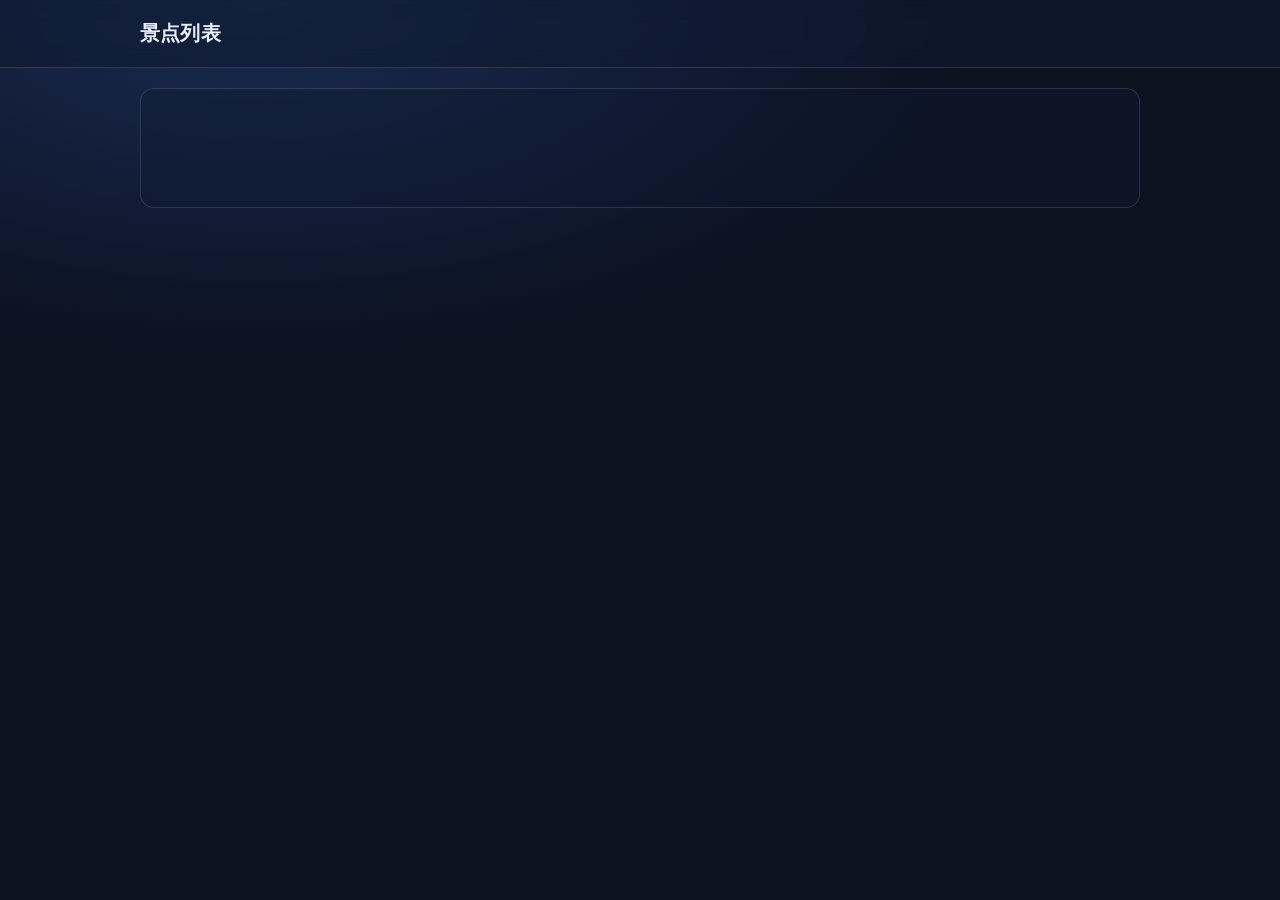
==== src/index.html @ 008b294a "v0.1: feat： scaffold pages, fetch spots.json, render cards" ====
<!doctype html>
<html lang="zh-CN">
  <head>
    <meta charset="UTF-8" />
    <meta name="viewport" content="width=device-width, initial-scale=1.0" />
    <title>Scenic Spots</title>
    <link rel="stylesheet" href="./style.css" />
  </head>
  <body>
    <header class="site-header">
      <div class="container">
        <h1 class="site-title">景点列表</h1>
      </div>
    </header>

    <main class="container">
      <section aria-label="scenic spots list">
        <ul id="spotsList" class="spots-list"></ul>
      </section>
    </main>

    <script src="./app.js" defer></script>
  </body>
</html>
---- src/style.css ----
:root {
  color-scheme: light;
  --bg: #0b1220;
  --panel: #0f1b33;
  --text: #e8eefc;
  --muted: #a9b7d3;
  --border: rgba(255, 255, 255, 0.12);
}

* {
  box-sizing: border-box;
}

html,
body {
  height: 100%;
}

body {
  margin: 0;
  font-family: system-ui, -apple-system, "Segoe UI", Roboto, Arial, "Noto Sans",
    "PingFang SC", "Microsoft YaHei", sans-serif;
  background: radial-gradient(1200px 600px at 20% 0%, #1a2a52 0%, var(--bg) 60%);
  color: var(--text);
}

.container {
  width: min(1000px, calc(100% - 32px));
  margin: 0 auto;
}

.site-header {
  border-bottom: 1px solid var(--border);
  background: rgba(15, 27, 51, 0.6);
  backdrop-filter: blur(10px);
}

.site-title {
  margin: 0;
  padding: 20px 0;
  font-size: 20px;
  letter-spacing: 0.2px;
}

.spots-list {
  list-style: none;
  padding: 16px;
  margin: 20px 0 40px;
  min-height: 120px;
  border: 1px solid var(--border);
  border-radius: 14px;
  background: rgba(15, 27, 51, 0.35);

  display: grid;
  grid-template-columns: repeat(auto-fill, minmax(240px, 1fr));
  gap: 14px;
  align-items: start;
}

.spots-list > li {
  display: grid;
  grid-template-rows: auto auto 1fr;
  gap: 10px;
  padding: 12px;
  border: 1px solid var(--border);
  border-radius: 14px;
  background: rgba(15, 27, 51, 0.65);
}

.spots-list > li > img {
  width: 100%;
  height: auto;
  aspect-ratio: 16 / 10;
  object-fit: cover;
  border-radius: 10px;
  border: 1px solid var(--border);
  background: rgba(255, 255, 255, 0.06);
  display: block;
}

.spots-list > li > h3 {
  margin: 0;
  font-size: 16px;
  line-height: 1.3;
  letter-spacing: 0.2px;
}

.spots-list > li > div {
  color: var(--muted);
  font-size: 13px;
  line-height: 1.5;
}
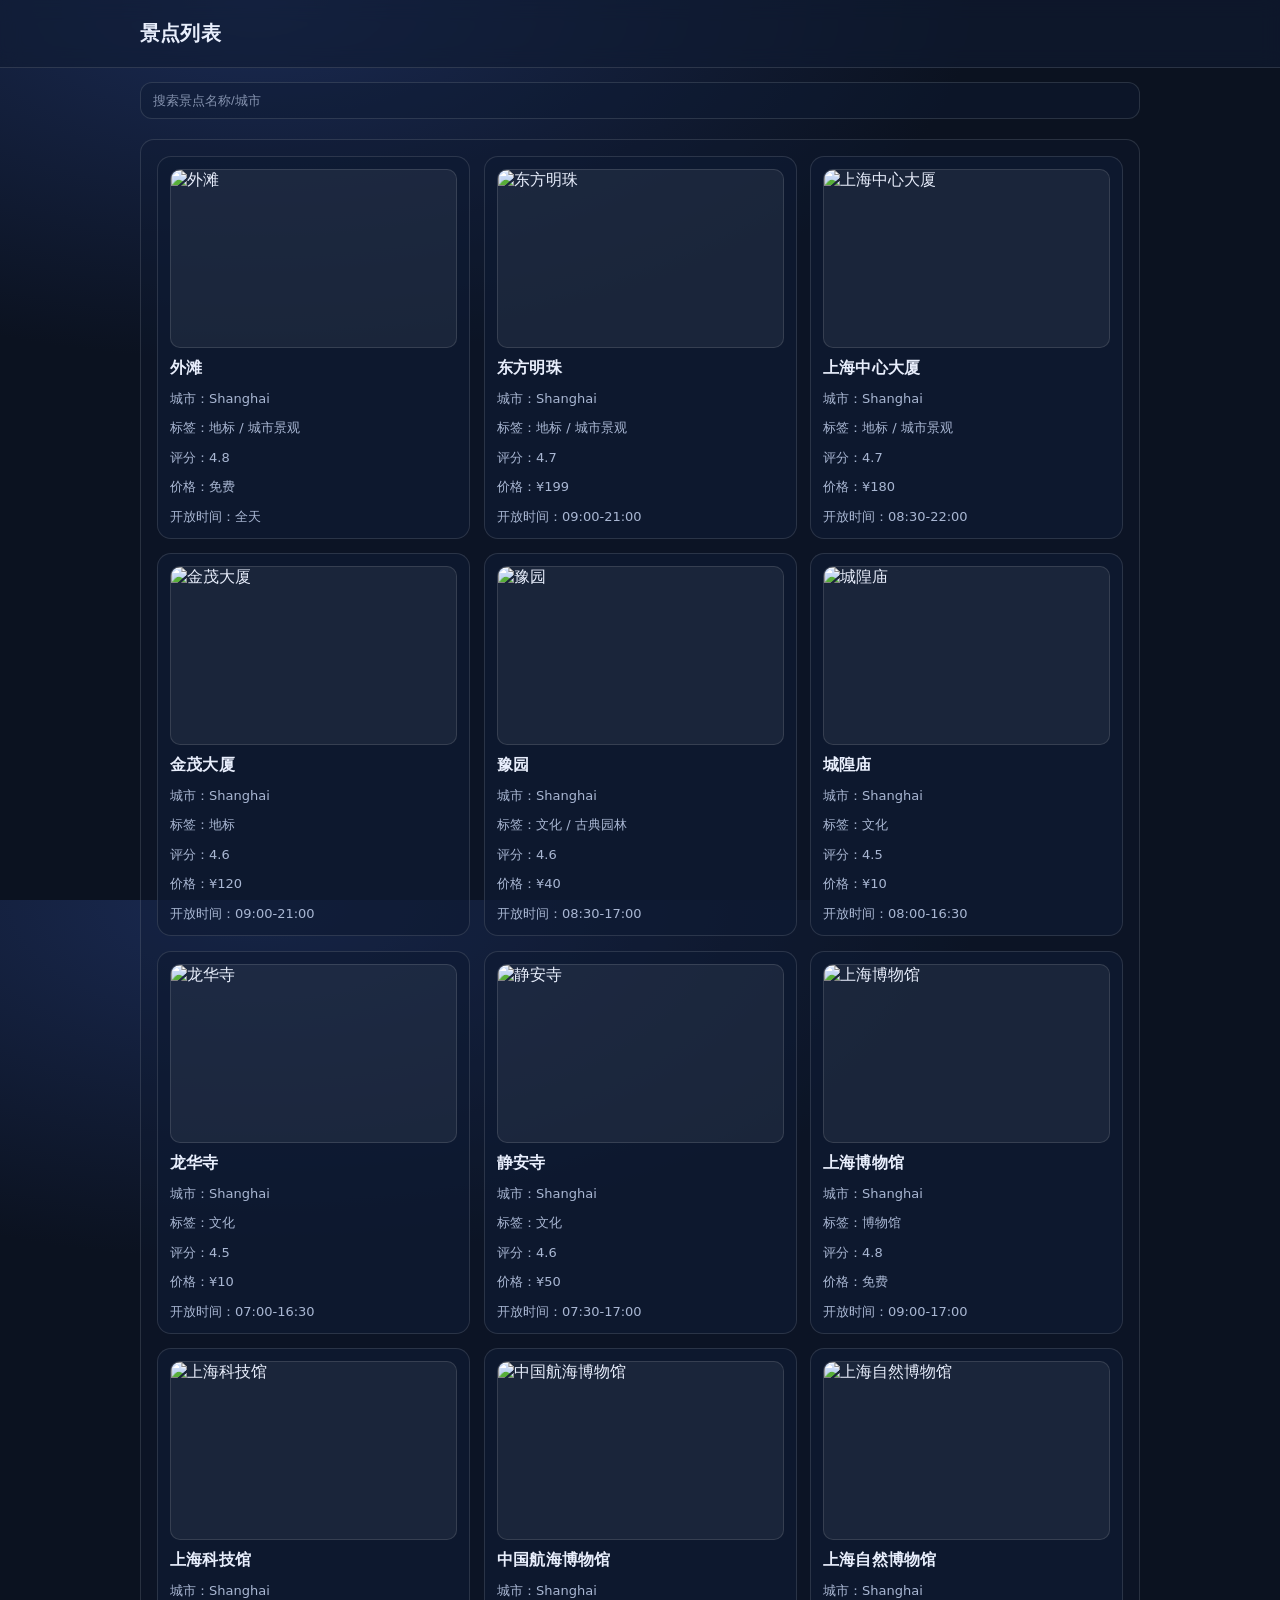
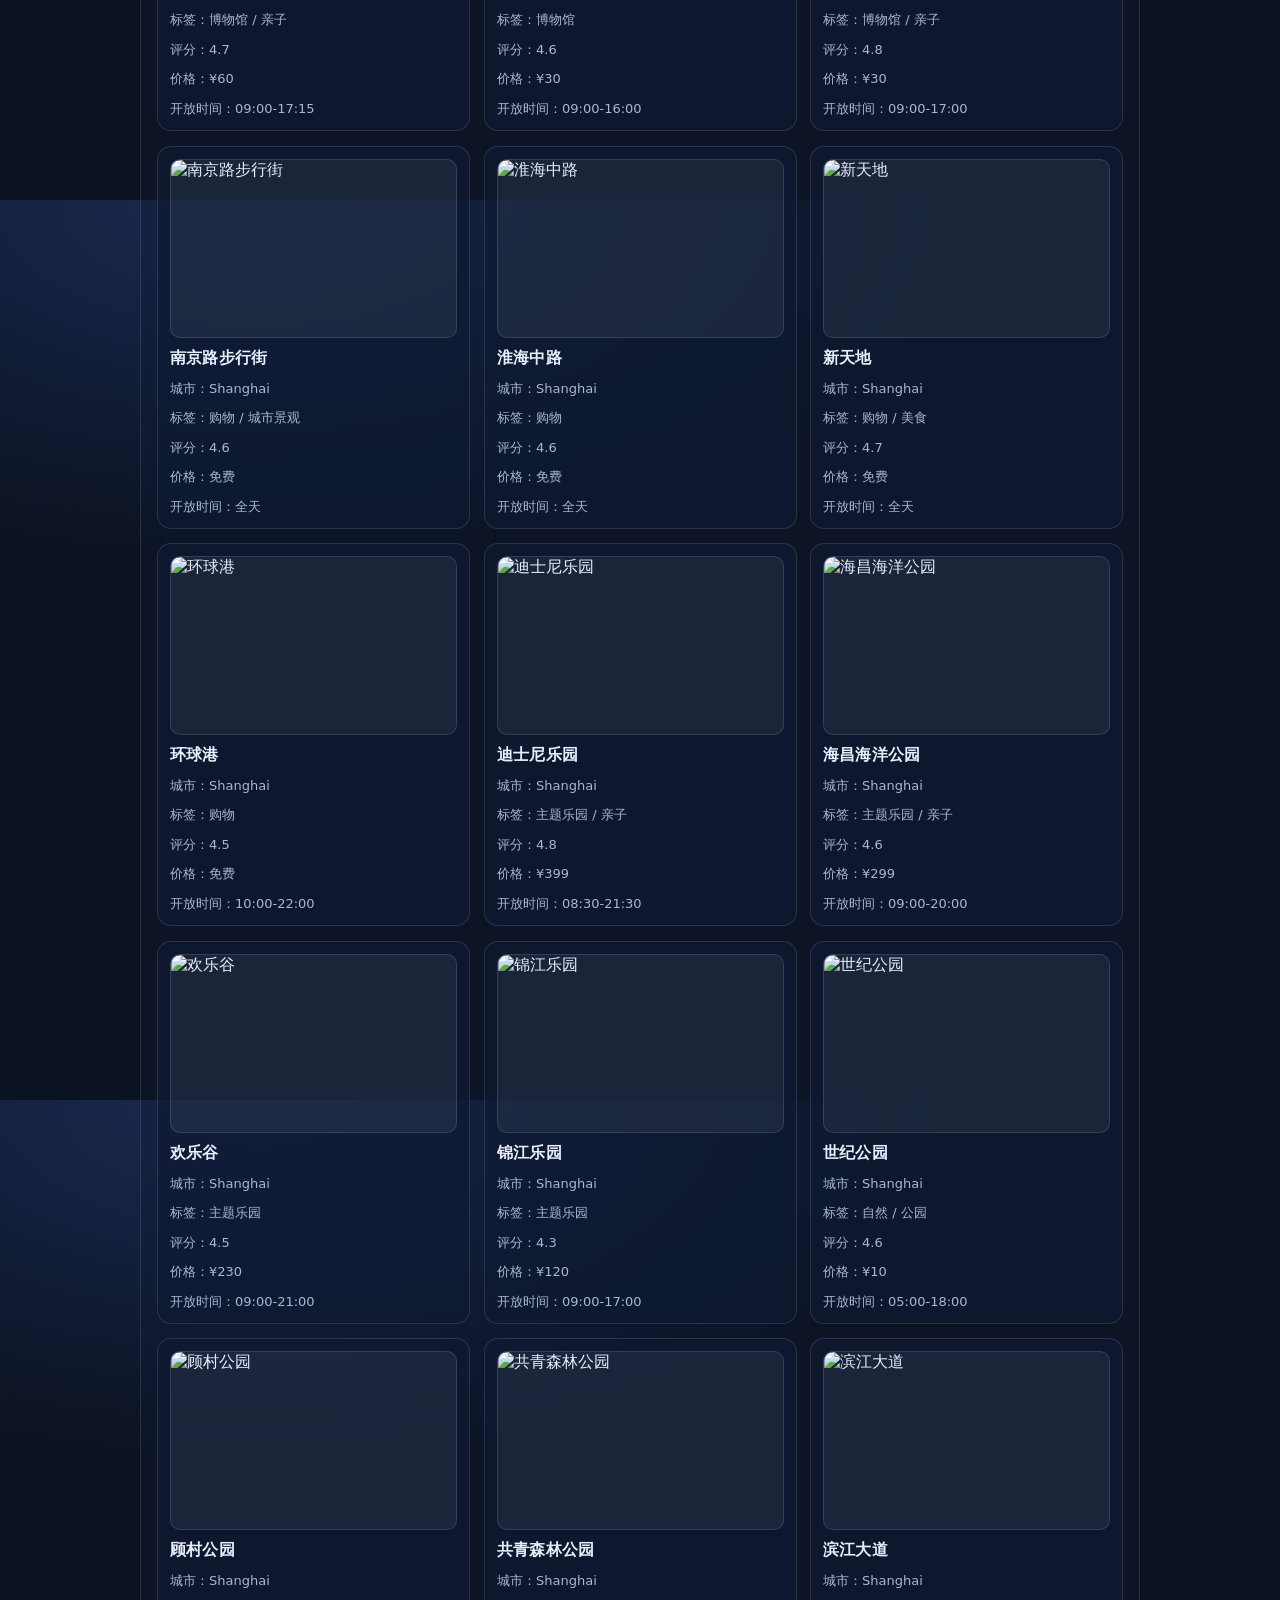
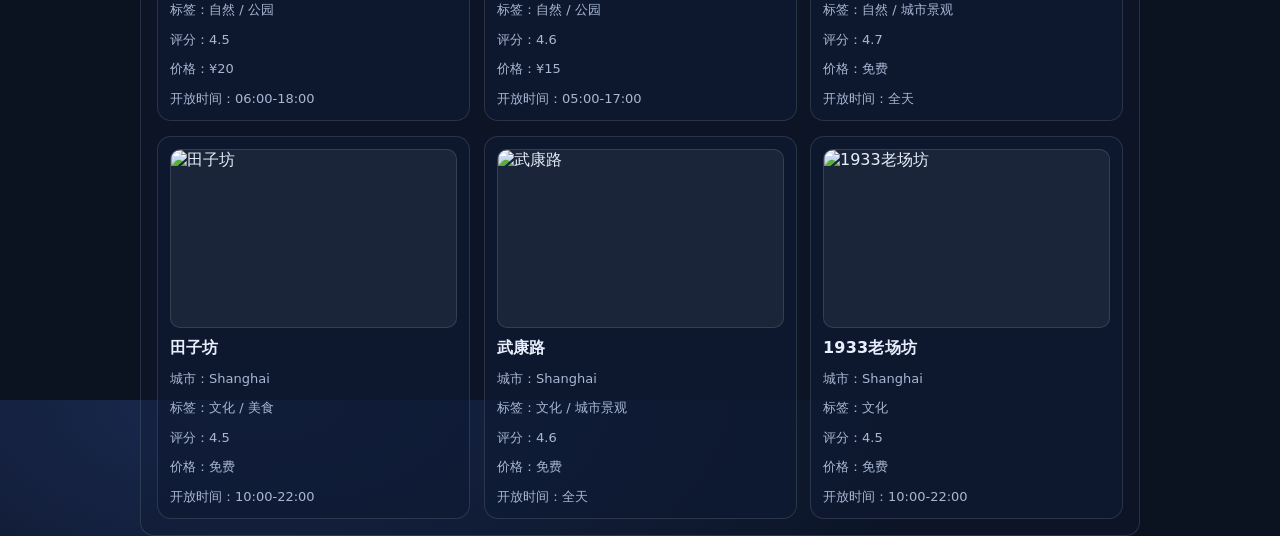
==== commit 56a6c87e: "v0.2: feat：add search UI and realtime search refactor： UX improvements" ====
--- a/src/index.html
+++ b/src/index.html
@@ -14,6 +14,15 @@
     </header>
 
     <main class="container">
+      <section aria-label="search">
+        <input
+          id="searchInput"
+          type="search"
+          placeholder="搜索景点名称/城市"
+          autocomplete="off"
+        />
+      </section>
+
       <section aria-label="scenic spots list">
         <ul id="spotsList" class="spots-list"></ul>
       </section>
--- a/src/style.css
+++ b/src/style.css
@@ -5,6 +5,7 @@
   --text: #e8eefc;
   --muted: #a9b7d3;
   --border: rgba(255, 255, 255, 0.12);
+  --accent: #7aa2ff;
 }
 
 * {
@@ -42,6 +43,26 @@
   letter-spacing: 0.2px;
 }
 
+input[type="search"] {
+  width: 100%;
+  margin-top: 14px;
+  padding: 10px 12px;
+  border-radius: 12px;
+  border: 1px solid var(--border);
+  background: rgba(15, 27, 51, 0.45);
+  color: var(--text);
+  outline: none;
+}
+
+input[type="search"]::placeholder {
+  color: rgba(169, 183, 211, 0.75);
+}
+
+input[type="search"]:focus {
+  border-color: rgba(122, 162, 255, 0.75);
+  box-shadow: 0 0 0 4px rgba(122, 162, 255, 0.18);
+}
+
 .spots-list {
   list-style: none;
   padding: 16px;
@@ -65,6 +86,14 @@
   border: 1px solid var(--border);
   border-radius: 14px;
   background: rgba(15, 27, 51, 0.65);
+  transition: transform 160ms ease, box-shadow 160ms ease, border-color 160ms ease;
+  will-change: transform;
+}
+
+.spots-list > li:hover {
+  transform: translateY(-2px);
+  border-color: rgba(122, 162, 255, 0.35);
+  box-shadow: 0 10px 30px rgba(0, 0, 0, 0.32);
 }
 
 .spots-list > li > img {
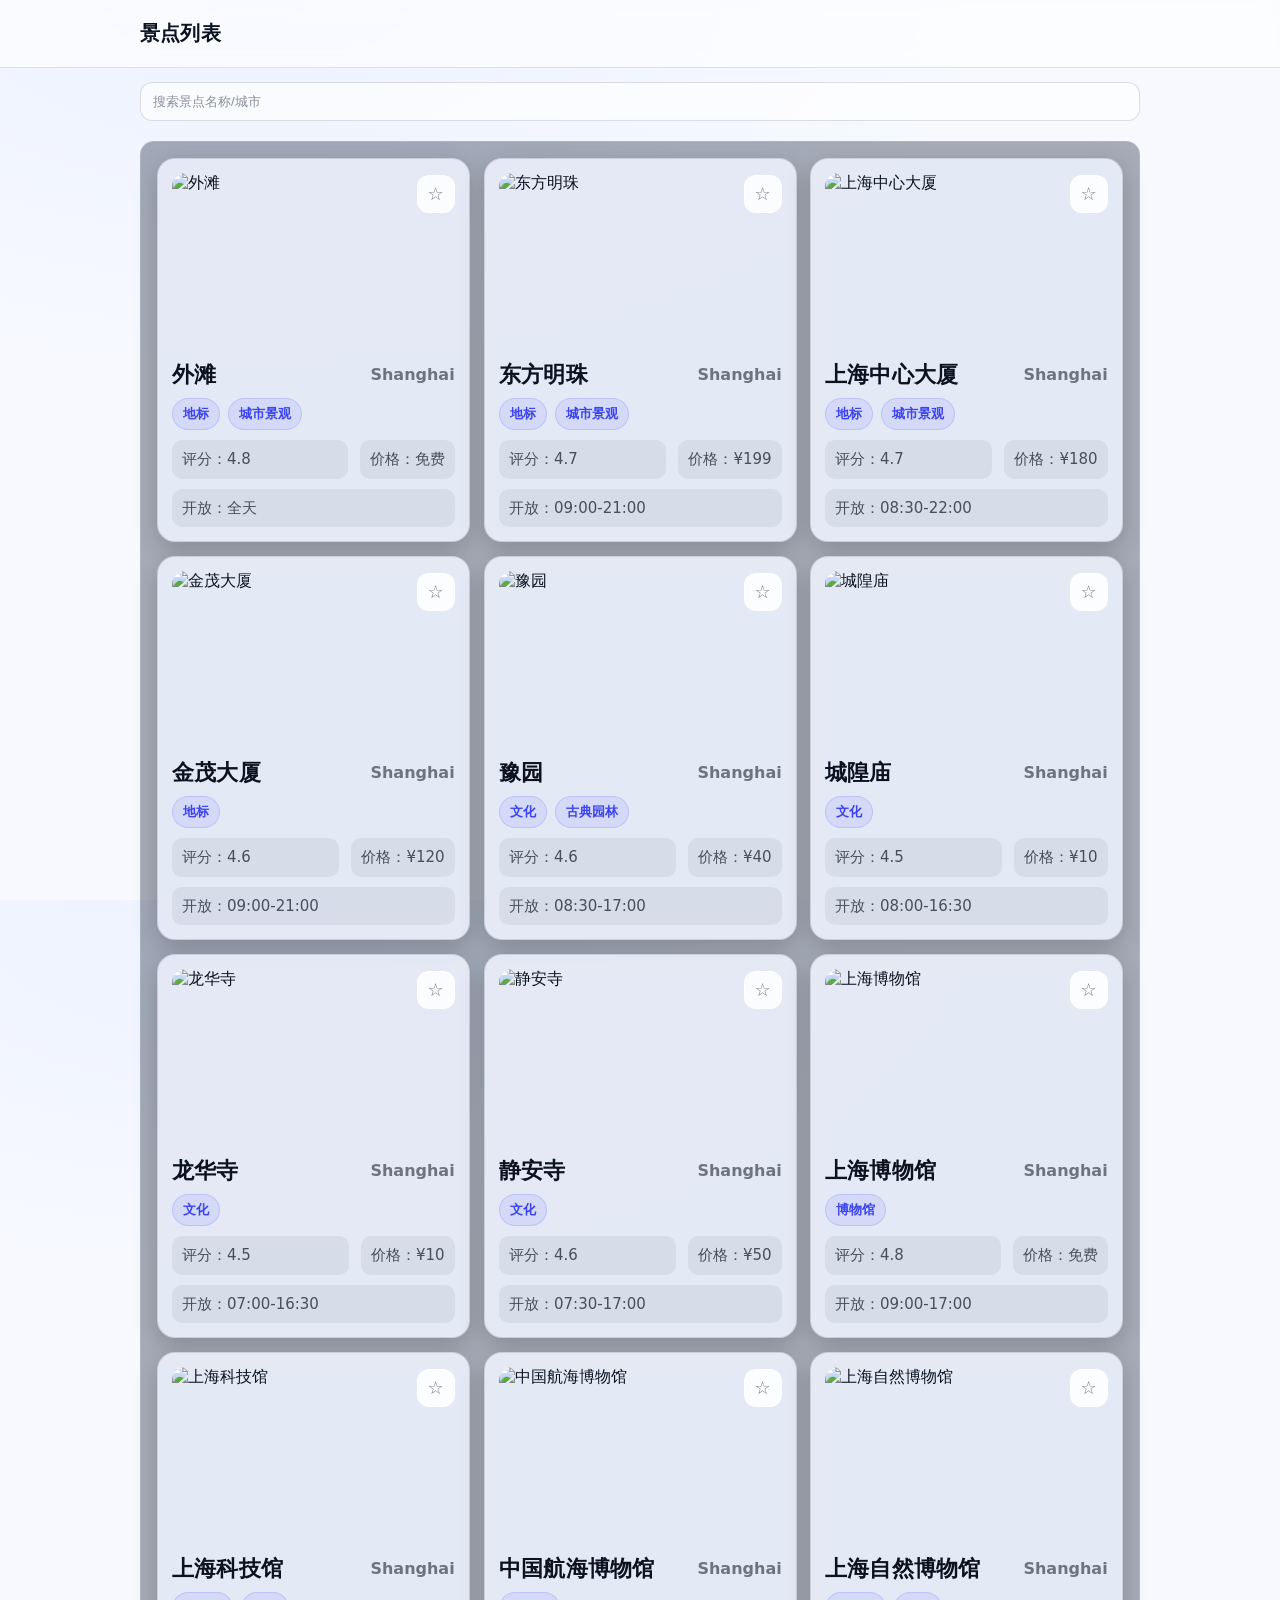
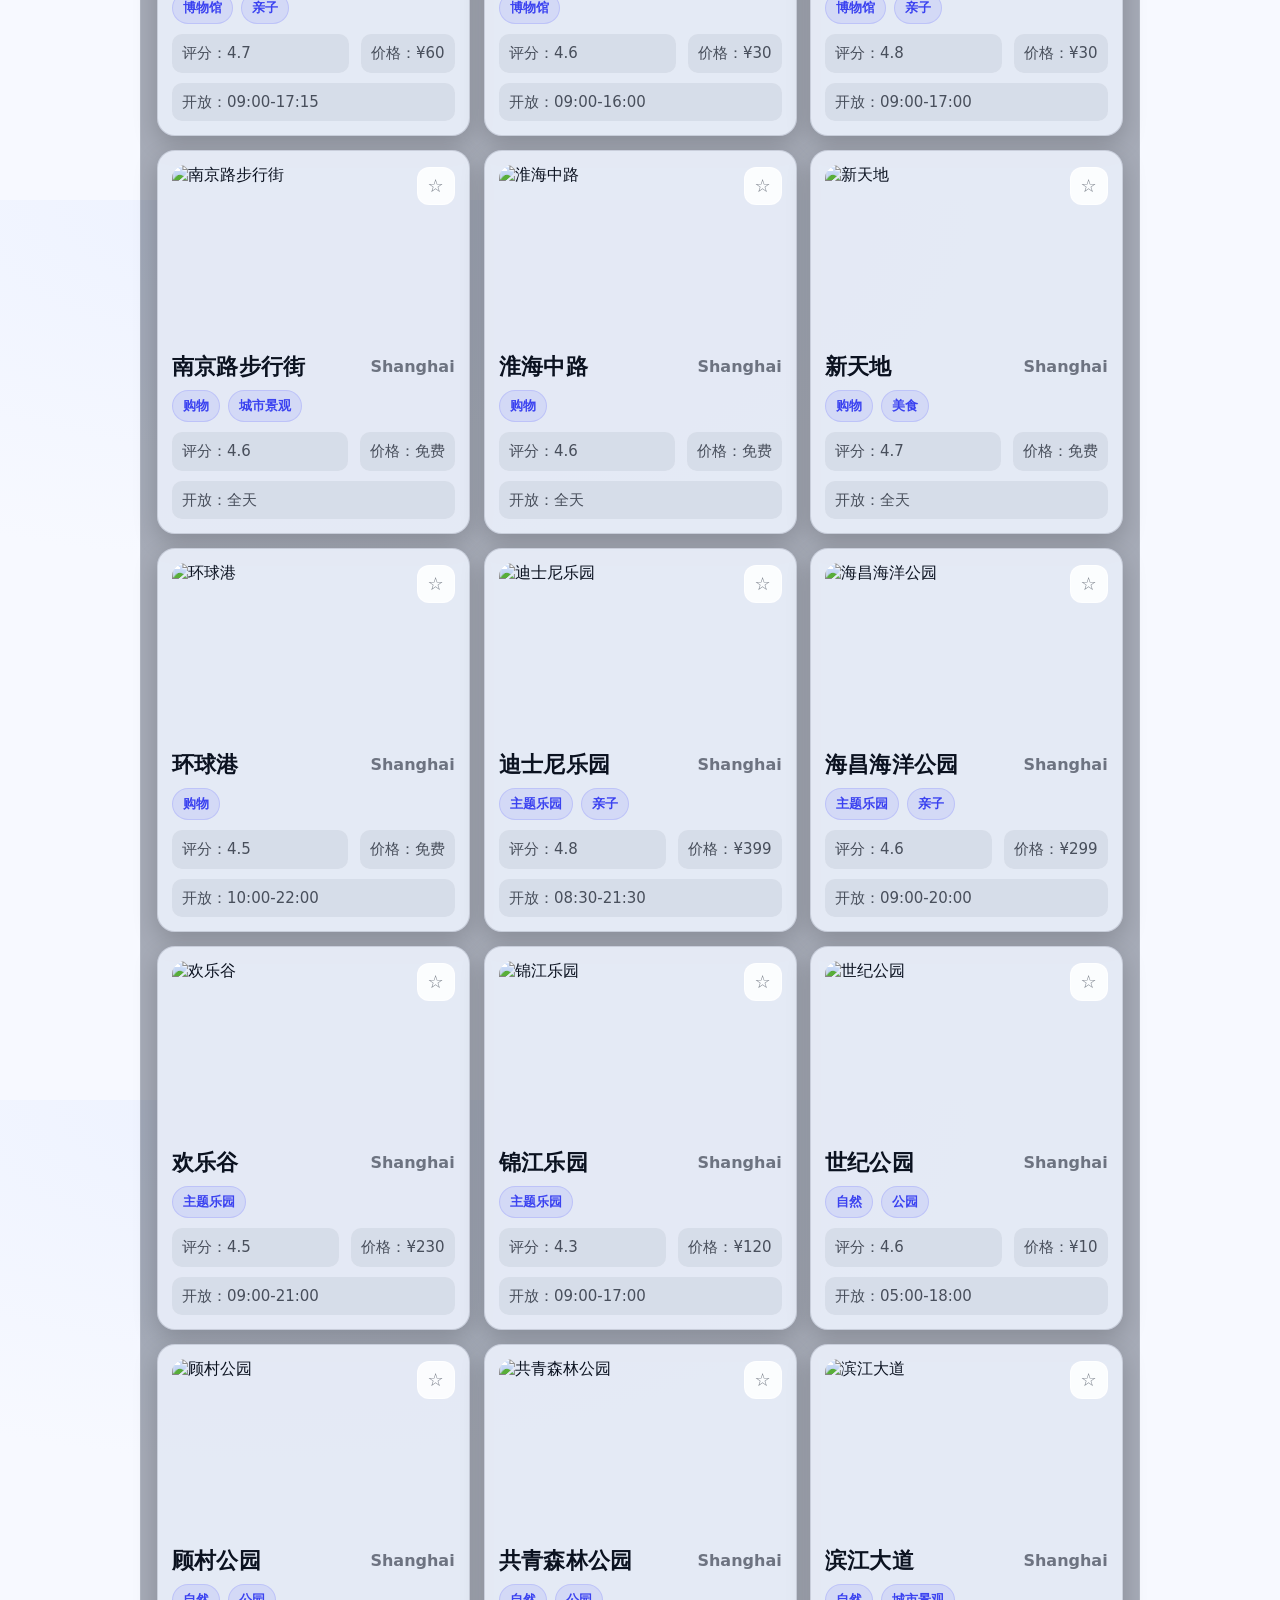
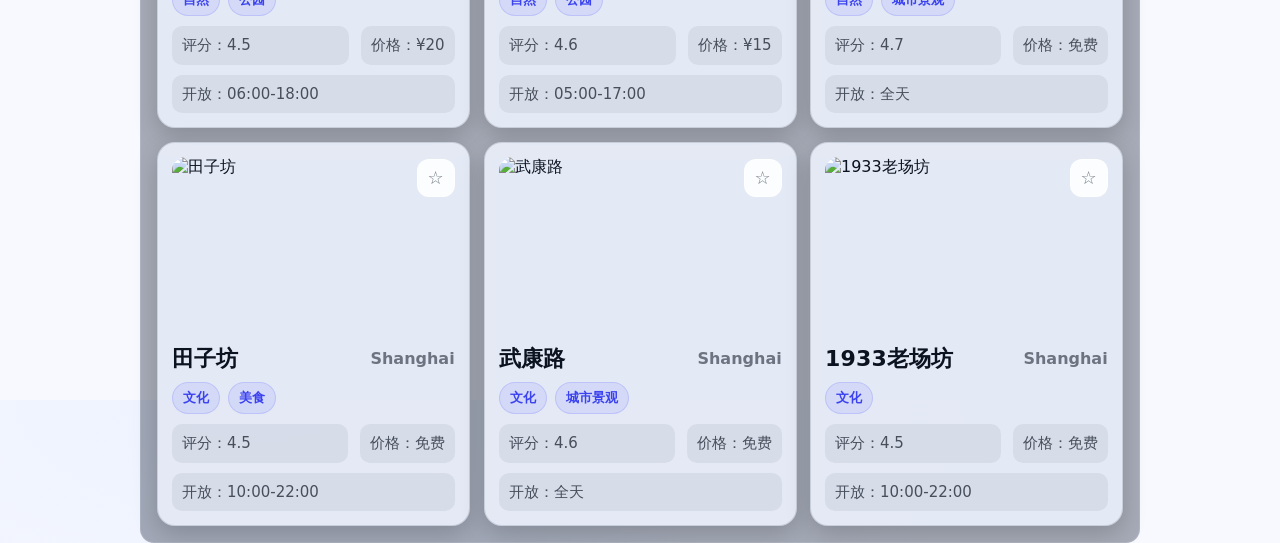
==== commit 3b40b328: "v0.4: feat: add modal details, favorites, dark mode, and integrated filters" ====
--- a/src/index.html
+++ b/src/index.html
@@ -28,6 +28,21 @@
       </section>
     </main>
 
+    <div id="detailOverlay" class="overlay" hidden></div>
+    <div
+      id="detailModal"
+      class="modal"
+      role="dialog"
+      aria-modal="true"
+      aria-label="景点详情"
+      hidden
+    >
+      <button id="detailCloseBtn" class="modal-close" type="button" aria-label="关闭">
+        ×
+      </button>
+      <div id="detailContent" class="modal-content"></div>
+    </div>
+
     <script src="./app.js" defer></script>
   </body>
 </html>
--- a/src/style.css
+++ b/src/style.css
@@ -6,6 +6,33 @@
   --muted: #a9b7d3;
   --border: rgba(255, 255, 255, 0.12);
   --accent: #7aa2ff;
+  --shadow: 0 14px 40px rgba(0, 0, 0, 0.35);
+
+  /* theme tokens (default: light) */
+  --page-bg: radial-gradient(1200px 600px at 20% 0%, #edf2ff 0%, #f7f9ff 60%);
+  --page-text: #0b1220;
+  --header-bg: rgba(255, 255, 255, 0.6);
+  --header-border: rgba(15, 23, 42, 0.12);
+  --control-bg: rgba(255, 255, 255, 0.66);
+  --control-border: rgba(15, 23, 42, 0.14);
+  --control-text: rgba(15, 23, 42, 0.86);
+  --card-bg: rgba(234, 239, 250, 0.92);
+  --card-border: rgba(15, 23, 42, 0.12);
+  --modal-bg: rgba(255, 255, 255, 0.96);
+}
+
+body.dark-mode {
+  color-scheme: dark;
+  --page-bg: radial-gradient(1200px 600px at 20% 0%, #1a2a52 0%, var(--bg) 60%);
+  --page-text: var(--text);
+  --header-bg: rgba(15, 27, 51, 0.6);
+  --header-border: var(--border);
+  --control-bg: rgba(15, 27, 51, 0.45);
+  --control-border: var(--border);
+  --control-text: rgba(232, 238, 252, 0.88);
+  --card-bg: rgba(15, 27, 51, 0.65);
+  --card-border: var(--border);
+  --modal-bg: rgba(15, 27, 51, 0.96);
 }
 
 * {
@@ -21,8 +48,8 @@
   margin: 0;
   font-family: system-ui, -apple-system, "Segoe UI", Roboto, Arial, "Noto Sans",
     "PingFang SC", "Microsoft YaHei", sans-serif;
-  background: radial-gradient(1200px 600px at 20% 0%, #1a2a52 0%, var(--bg) 60%);
-  color: var(--text);
+  background: var(--page-bg);
+  color: var(--page-text);
 }
 
 .container {
@@ -31,8 +58,8 @@
 }
 
 .site-header {
-  border-bottom: 1px solid var(--border);
-  background: rgba(15, 27, 51, 0.6);
+  border-bottom: 1px solid var(--header-border);
+  background: var(--header-bg);
   backdrop-filter: blur(10px);
 }
 
@@ -43,24 +70,232 @@
   letter-spacing: 0.2px;
 }
 
+.header-row {
+  display: flex;
+  align-items: center;
+  justify-content: space-between;
+  gap: 12px;
+}
+
+#themeToggleBtn {
+  width: 40px;
+  height: 40px;
+  border-radius: 12px;
+  border: 1px solid var(--control-border);
+  background: var(--control-bg);
+  color: var(--control-text);
+  cursor: pointer;
+  display: grid;
+  place-items: center;
+  line-height: 1;
+}
+
+#themeToggleBtn:hover {
+  border-color: rgba(122, 162, 255, 0.35);
+}
+
+#themeToggleBtn:active {
+  transform: translateY(0);
+}
+
+main.container > section {
+  margin-top: 14px;
+}
+
+.toolbar-row {
+  margin-top: 14px;
+  display: flex;
+  align-items: center;
+  gap: 12px;
+  flex-wrap: wrap;
+}
+
+.toolbar-grow {
+  flex: 1 1 320px;
+  min-width: 240px;
+}
+
 input[type="search"] {
   width: 100%;
-  margin-top: 14px;
-  padding: 10px 12px;
-  border-radius: 12px;
-  border: 1px solid var(--border);
-  background: rgba(15, 27, 51, 0.45);
-  color: var(--text);
+  padding: 11px 12px;
+  border-radius: 12px;
+  border: 1px solid var(--control-border);
+  background: var(--control-bg);
+  color: var(--control-text);
   outline: none;
+  box-shadow: 0 0 0 0 rgba(0, 0, 0, 0);
+  transition: border-color 140ms ease, box-shadow 140ms ease, background-color 140ms ease;
 }
 
 input[type="search"]::placeholder {
-  color: rgba(169, 183, 211, 0.75);
+  color: color-mix(in srgb, var(--control-text) 55%, transparent);
 }
 
 input[type="search"]:focus {
   border-color: rgba(122, 162, 255, 0.75);
   box-shadow: 0 0 0 4px rgba(122, 162, 255, 0.18);
+  background: color-mix(in srgb, var(--control-bg) 85%, black);
+}
+
+#tagFilters {
+  display: flex;
+  flex-wrap: wrap;
+  gap: 8px;
+}
+
+button {
+  font: inherit;
+}
+
+#tagFilters > button,
+#resetBtn,
+#onlyFavoritesBtn {
+  padding: 7px 10px;
+  border-radius: 999px;
+  border: 1px solid var(--control-border);
+  background: var(--control-bg);
+  color: var(--control-text);
+  cursor: pointer;
+  transition: transform 140ms ease, border-color 140ms ease, background-color 140ms ease,
+    box-shadow 140ms ease;
+  user-select: none;
+}
+
+#tagFilters > button:hover,
+#resetBtn:hover,
+#onlyFavoritesBtn:hover {
+  transform: translateY(-1px);
+  border-color: rgba(122, 162, 255, 0.35);
+}
+
+#tagFilters > button.is-selected {
+  color: var(--control-text);
+  border-color: rgba(122, 162, 255, 0.75);
+  background: rgba(122, 162, 255, 0.16);
+  box-shadow: 0 0 0 3px rgba(122, 162, 255, 0.12);
+}
+
+#resetBtn {
+  padding: 8px 12px;
+  border-radius: 12px;
+  background: color-mix(in srgb, var(--control-bg) 85%, transparent);
+}
+
+#onlyFavoritesBtn {
+  padding: 8px 12px;
+  border-radius: 12px;
+  background: color-mix(in srgb, var(--control-bg) 85%, transparent);
+  color: var(--control-text);
+  border-color: var(--control-border);
+}
+
+#onlyFavoritesBtn[aria-pressed="true"] {
+  background: rgba(122, 162, 255, 0.18);
+  border-color: rgba(122, 162, 255, 0.6);
+  box-shadow: 0 0 0 3px rgba(122, 162, 255, 0.12);
+}
+
+#resetBtn:active,
+#tagFilters > button:active,
+#onlyFavoritesBtn:active {
+  transform: translateY(0);
+}
+
+.overlay {
+  position: fixed;
+  inset: 0;
+  background: rgba(3, 8, 20, 0.55);
+  backdrop-filter: blur(6px);
+  z-index: 1000;
+}
+
+.modal {
+  position: fixed;
+  left: 50%;
+  top: 50%;
+  transform: translate(-50%, -50%);
+  width: min(720px, calc(100% - 28px));
+  max-height: min(80vh, 720px);
+  overflow: auto;
+  z-index: 1001;
+  border-radius: 18px;
+  border: 1px solid rgba(255, 255, 255, 0.16);
+  background: var(--modal-bg);
+  color: var(--page-text);
+  box-shadow: var(--shadow);
+  padding: 16px 16px 18px;
+}
+
+.modal-close {
+  position: sticky;
+  top: 0;
+  margin-left: auto;
+  display: inline-flex;
+  align-items: center;
+  justify-content: center;
+  width: 36px;
+  height: 36px;
+  border-radius: 12px;
+  border: 1px solid color-mix(in srgb, var(--page-text) 18%, transparent);
+  background: color-mix(in srgb, var(--page-text) 6%, transparent);
+  color: color-mix(in srgb, var(--page-text) 70%, transparent);
+}
+
+.modal-content > img {
+  width: 100%;
+  aspect-ratio: 16 / 10;
+  object-fit: cover;
+  border-radius: 14px;
+  display: block;
+}
+
+.detail-image {
+  cursor: zoom-in;
+}
+
+.image-viewer {
+  position: fixed;
+  inset: 0;
+  z-index: 1100;
+  background: rgba(0, 0, 0, 0.88);
+  display: grid;
+  place-items: center;
+  padding: 18px;
+}
+
+.image-viewer[hidden] {
+  display: none;
+}
+
+.image-viewer-img {
+  max-width: min(1100px, 100%);
+  max-height: 92vh;
+  width: auto;
+  height: auto;
+  border-radius: 14px;
+  object-fit: contain;
+  box-shadow: var(--shadow);
+  cursor: zoom-out;
+}
+
+.modal-content > h2 {
+  margin: 14px 0 8px;
+  font-size: 22px;
+  line-height: 1.25;
+}
+
+.modal-content > p {
+  margin: 0 0 12px;
+  color: color-mix(in srgb, var(--page-text) 72%, transparent);
+  line-height: 1.6;
+}
+
+.modal-content > div {
+  display: inline-flex;
+  padding: 8px 10px;
+  border-radius: 10px;
+  background: color-mix(in srgb, var(--page-text) 6%, transparent);
+  color: color-mix(in srgb, var(--page-text) 72%, transparent);
 }
 
 .spots-list {
@@ -79,43 +314,130 @@
 }
 
 .spots-list > li {
-  display: grid;
-  grid-template-rows: auto auto 1fr;
-  gap: 10px;
-  padding: 12px;
-  border: 1px solid var(--border);
-  border-radius: 14px;
-  background: rgba(15, 27, 51, 0.65);
+  border-radius: 18px;
+  overflow: hidden;
+  border: 1px solid var(--card-border);
+  background: var(--card-bg);
+  color: var(--page-text);
+  box-shadow: 0 8px 24px rgba(0, 0, 0, 0.18);
   transition: transform 160ms ease, box-shadow 160ms ease, border-color 160ms ease;
   will-change: transform;
+  position: relative;
+
+  display: grid;
+  grid-template-columns: 1fr auto;
+  grid-template-areas:
+    "img img"
+    "title city"
+    "tags tags"
+    "rating price"
+    "open open";
+  gap: 10px 12px;
+  padding: 0 14px 14px;
+}
+
+.favorite-btn {
+  position: absolute;
+  right: 14px;
+  top: 16px;
+  width: 38px;
+  height: 38px;
+  border-radius: 12px;
+  border: 1px solid rgba(255, 255, 255, 0.6);
+  background: rgba(255, 255, 255, 0.88);
+  cursor: pointer;
+  display: grid;
+  place-items: center;
+  line-height: 1;
+  font-size: 18px;
+  box-shadow: none;
+  color: rgba(15, 23, 42, 0.55);
+}
+
+.favorite-btn[aria-pressed="true"] {
+  color: #f5b301;
+}
+
+.favorite-btn:hover {
+  border-color: rgba(122, 162, 255, 0.45);
+}
+
+.favorite-btn:active {
+  border-color: rgba(122, 162, 255, 0.65);
 }
 
 .spots-list > li:hover {
   transform: translateY(-2px);
   border-color: rgba(122, 162, 255, 0.35);
-  box-shadow: 0 10px 30px rgba(0, 0, 0, 0.32);
+  box-shadow: var(--shadow);
 }
 
 .spots-list > li > img {
   width: 100%;
-  height: auto;
   aspect-ratio: 16 / 10;
   object-fit: cover;
+  display: block;
+  grid-area: img;
+  border-radius: 14px;
+  margin: 14px 0 2px;
+}
+
+.spot-title {
+  grid-area: title;
+  margin: 0;
+  font-size: 22px;
+  line-height: 1.2;
+  letter-spacing: 0.2px;
+  font-weight: 800;
+}
+
+.spot-city {
+  grid-area: city;
+  align-self: center;
+  justify-self: end;
+  font-weight: 600;
+  color: color-mix(in srgb, var(--page-text) 55%, transparent);
+}
+
+.spot-tags {
+  grid-area: tags;
+  display: flex;
+  flex-wrap: wrap;
+  gap: 8px;
+}
+
+.tag-pill {
+  display: inline-flex;
+  align-items: center;
+  padding: 6px 10px;
+  border-radius: 999px;
+  font-size: 13px;
+  font-weight: 700;
+  color: #3b42f0;
+  background: rgba(110, 116, 255, 0.14);
+  border: 1px solid rgba(110, 116, 255, 0.22);
+}
+
+.spot-rating,
+.spot-price,
+.spot-open-time {
+  font-size: 15px;
+  line-height: 1.5;
+  color: color-mix(in srgb, var(--page-text) 70%, transparent);
+  padding: 8px 10px;
   border-radius: 10px;
-  border: 1px solid var(--border);
-  background: rgba(255, 255, 255, 0.06);
-  display: block;
-}
-
-.spots-list > li > h3 {
-  margin: 0;
-  font-size: 16px;
-  line-height: 1.3;
-  letter-spacing: 0.2px;
-}
-
-.spots-list > li > div {
-  color: var(--muted);
-  font-size: 13px;
-  line-height: 1.5;
-}
+  background: color-mix(in srgb, var(--page-text) 6%, transparent);
+}
+
+.spot-rating {
+  grid-area: rating;
+}
+
+.spot-price {
+  grid-area: price;
+  justify-self: end;
+}
+
+.spot-open-time {
+  grid-area: open;
+}
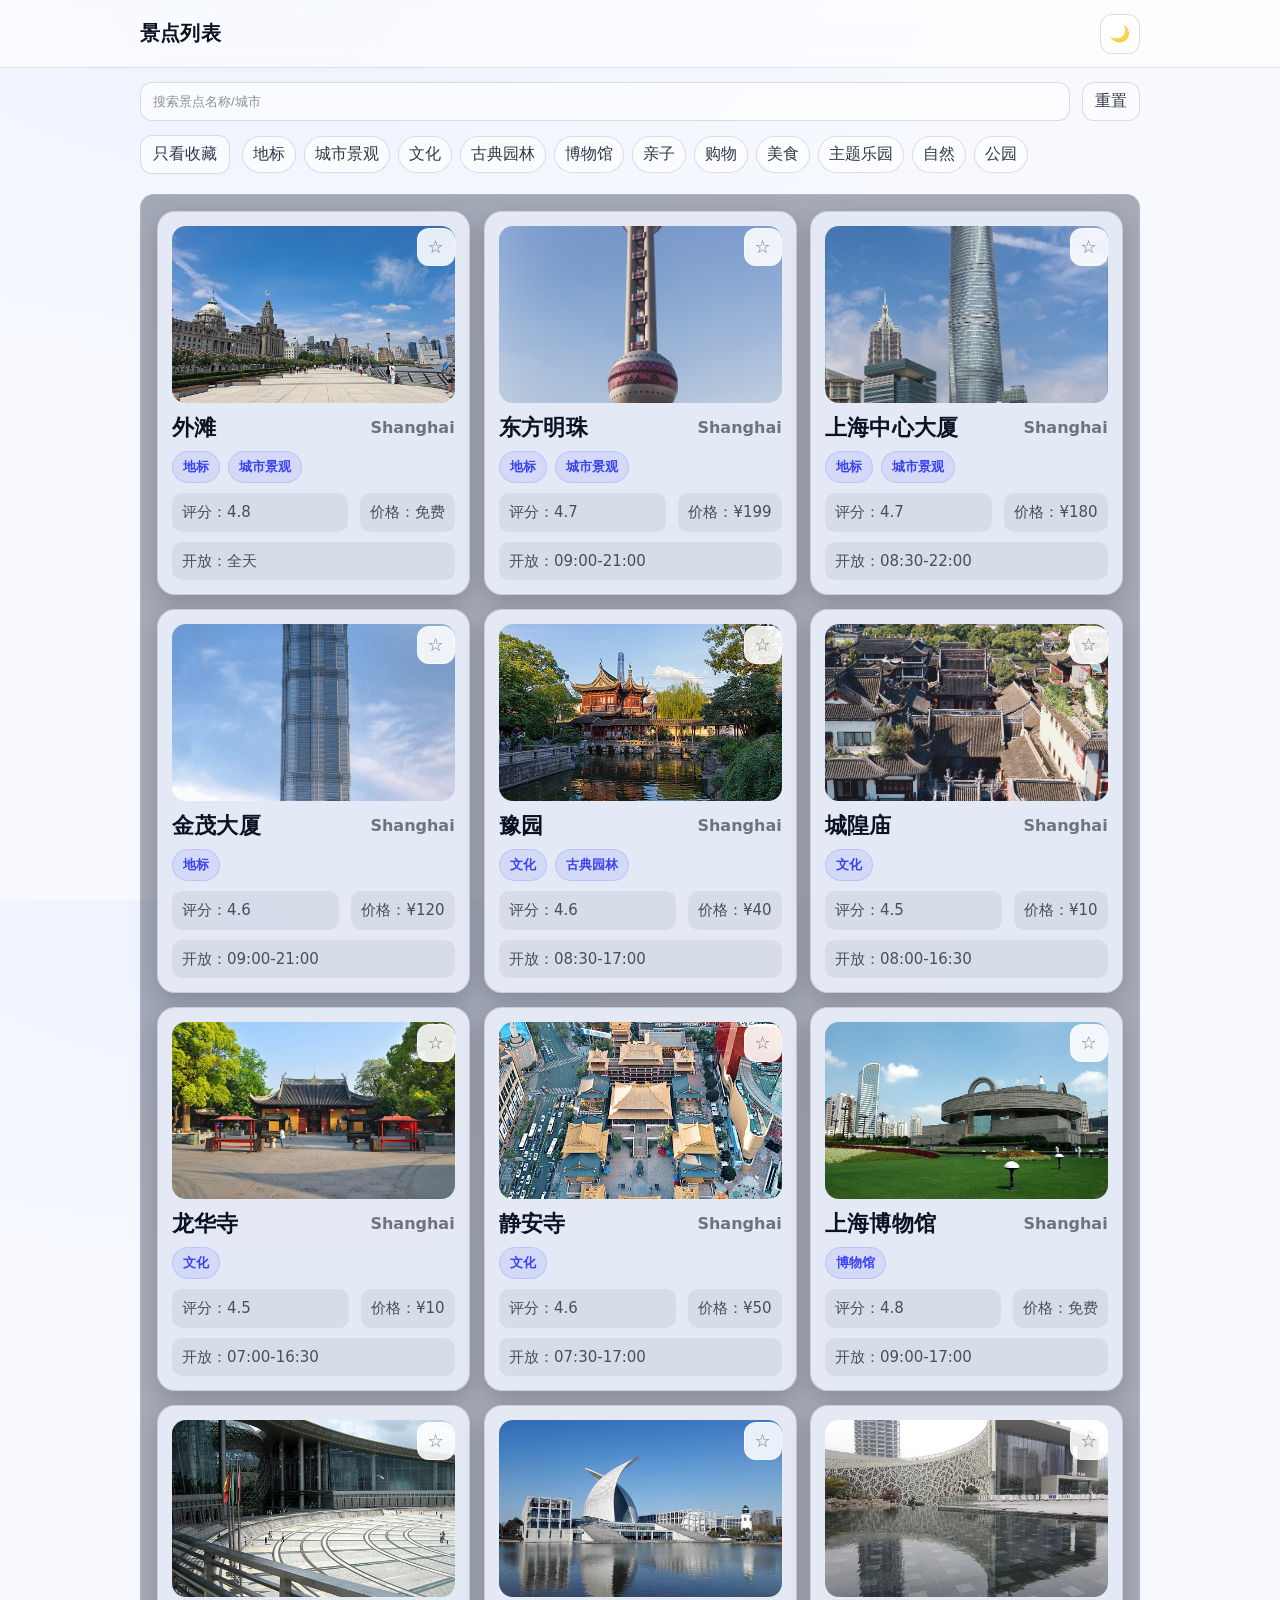
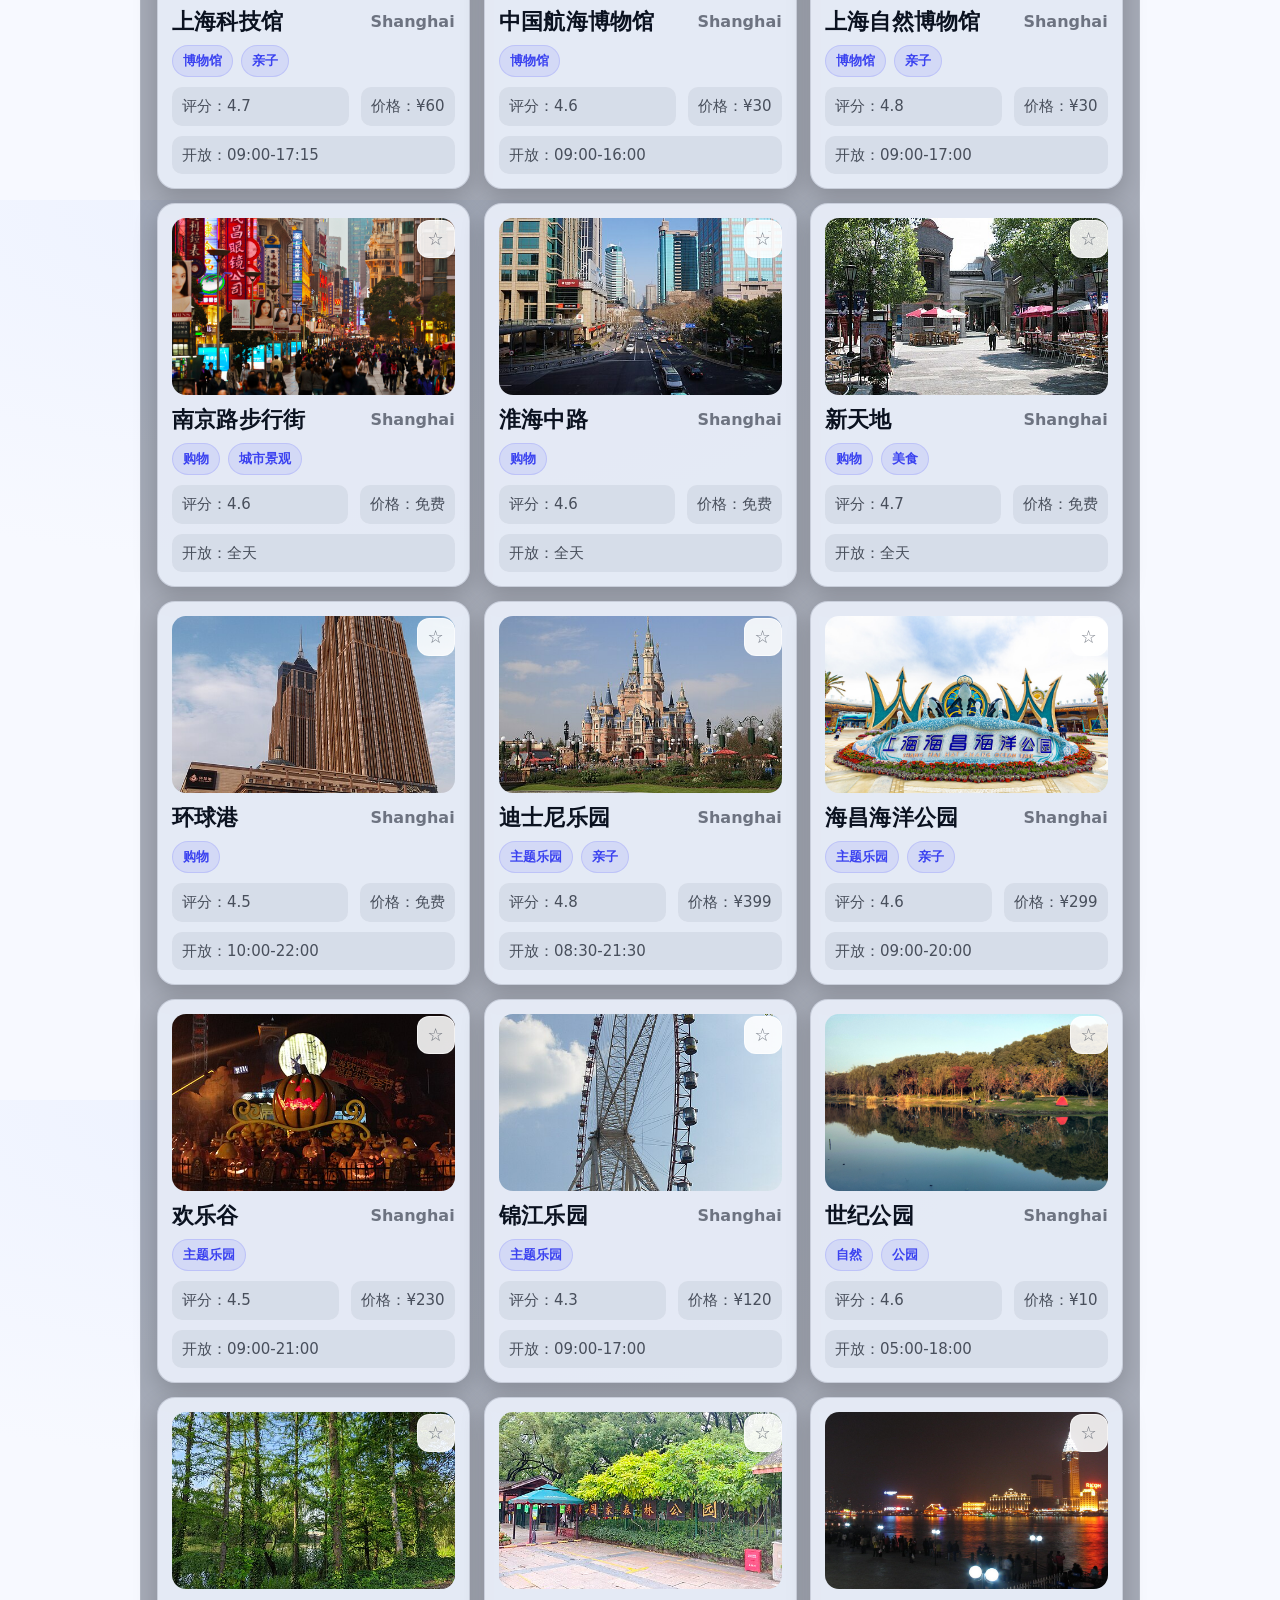
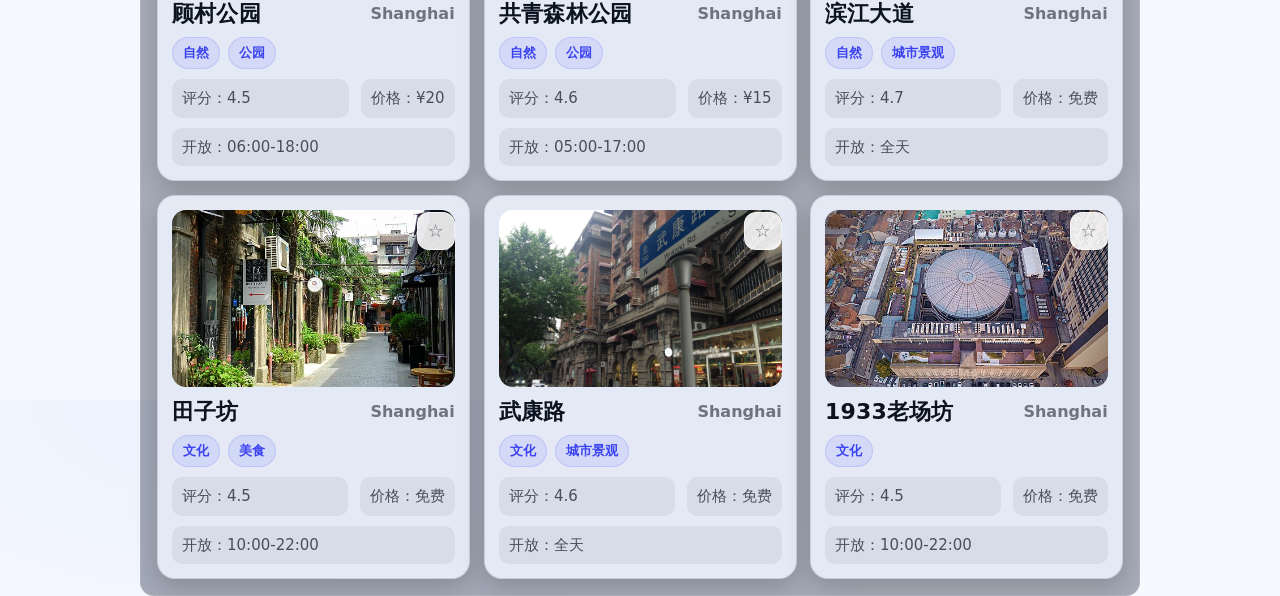
==== commit 33f04e31: "fix: file structure" ====
--- a/src/index.html
+++ b/src/index.html
@@ -9,19 +9,45 @@
   <body>
     <header class="site-header">
       <div class="container">
-        <h1 class="site-title">景点列表</h1>
+        <div class="header-row">
+          <h1 class="site-title">景点列表</h1>
+          <button id="themeToggleBtn" type="button" aria-label="切换深色模式">🌙</button>
+        </div>
       </div>
     </header>
 
     <main class="container">
-      <section aria-label="search">
-        <input
-          id="searchInput"
-          type="search"
-          placeholder="搜索景点名称/城市"
-          autocomplete="off"
-        />
-      </section>
+      <div class="toolbar-row">
+        <section aria-label="search" class="toolbar-grow">
+          <input
+            id="searchInput"
+            type="search"
+            placeholder="搜索景点名称/城市"
+            autocomplete="off"
+          />
+        </section>
+
+        <section aria-label="reset">
+          <button id="resetBtn" type="button">重置</button>
+        </section>
+      </div>
+
+      <div class="toolbar-row">
+        <section aria-label="favorites">
+          <button
+            id="onlyFavoritesBtn"
+            type="button"
+            aria-pressed="false"
+            onclick="this.setAttribute('aria-pressed', this.getAttribute('aria-pressed') === 'true' ? 'false' : 'true')"
+          >
+            只看收藏
+          </button>
+        </section>
+
+        <section aria-label="tags" class="toolbar-grow">
+          <div id="tagFilters"></div>
+        </section>
+      </div>
 
       <section aria-label="scenic spots list">
         <ul id="spotsList" class="spots-list"></ul>
